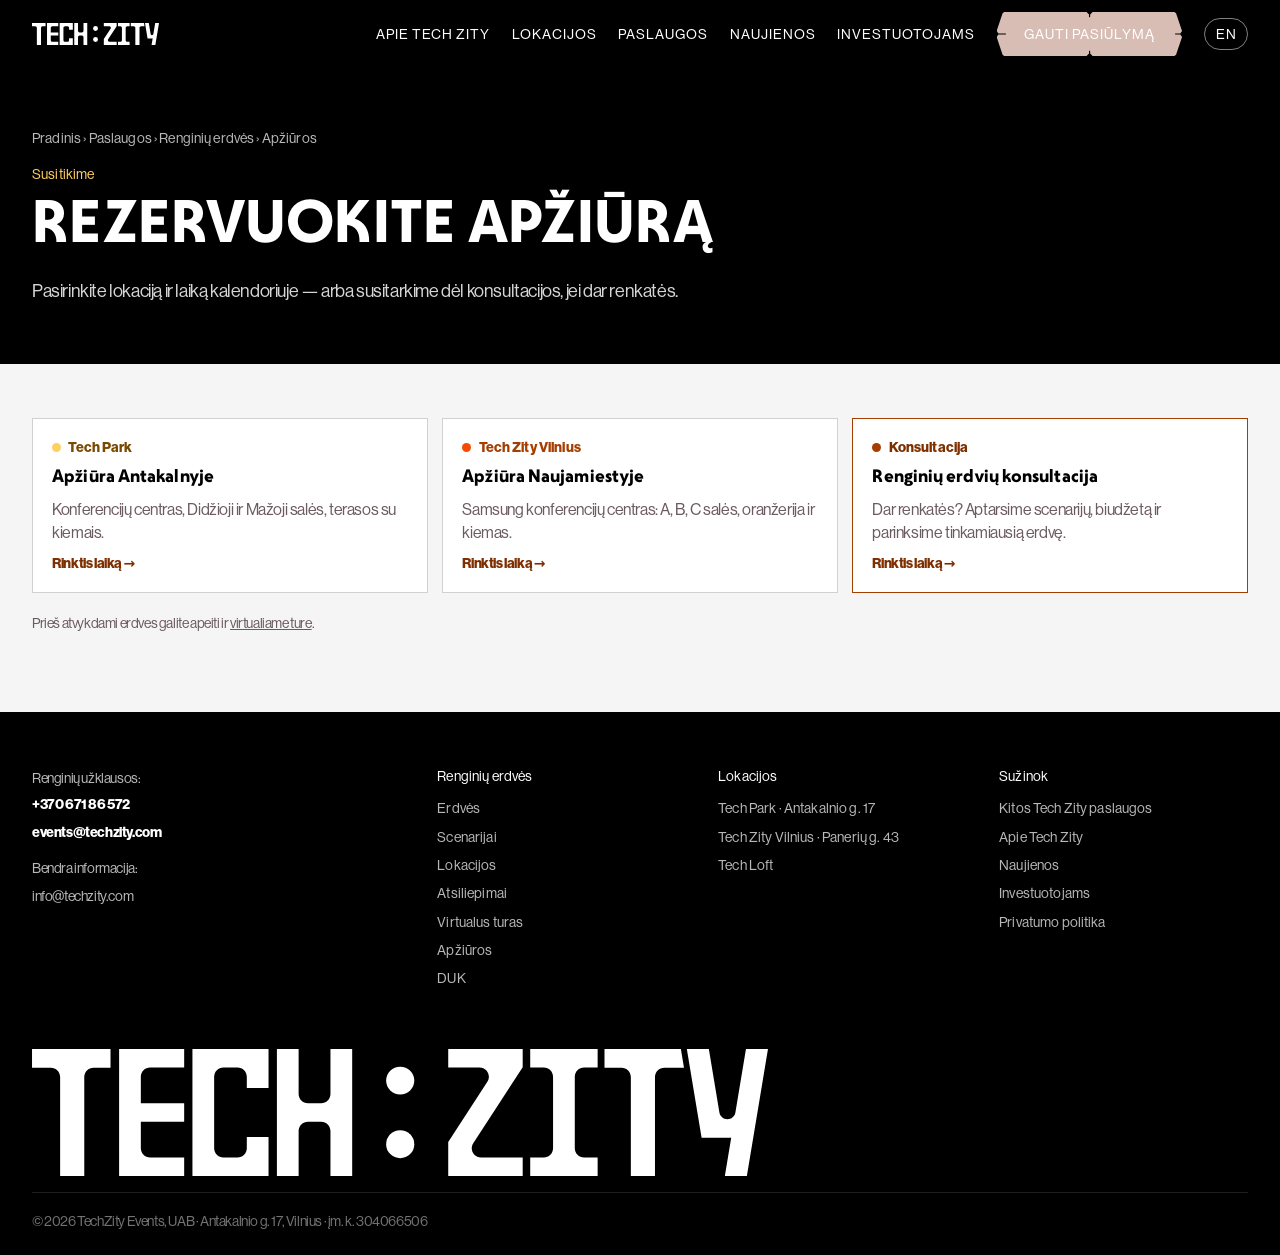
==== apziura.html @ 799e5f32 "Tab ikona – originali Tech Zity (žalia), ne T raidė; Cloudflare Worker failai tools/cf-worker Co-Aut" ====
<!DOCTYPE html>
<html lang="lt">
<head>
<meta charset="UTF-8">
<meta name="viewport" content="width=device-width, initial-scale=1.0">
<meta name="robots" content="index,follow">
<link rel="canonical" href="https://techzity.com/paslaugos/renginiu-erdves/apziura.html">
<title>Rezervuokite renginių erdvių apžiūrą | Tech Zity Events</title>
<meta name="description" content="Pasirinkite apžiūros laiką Tech Park ar Tech Zity Vilnius lokacijoje arba užsisakykite renginių erdvių konsultaciją.">
<meta property="og:title" content="Rezervuokite renginių erdvių apžiūrą | Tech Zity Events">
<meta property="og:description" content="Pasirinkite apžiūros laiką Tech Park ar Tech Zity Vilnius lokacijoje arba užsisakykite renginių erdvių konsultaciją.">
<meta property="og:type" content="website">
<meta name="theme-color" content="#000000">
<link rel="icon" href="assets/icons/favicon-32.png" sizes="32x32">
<link rel="icon" href="assets/icons/favicon-192.png" sizes="192x192">
<link rel="apple-touch-icon" href="assets/icons/favicon-192.png">
<link rel="preload" href="assets/fonts/Deacon-Bold.woff2" as="font" type="font/woff2" crossorigin>
<link rel="preload" href="assets/fonts/NHaasGroteskDSPro-55Rg.woff2" as="font" type="font/woff2" crossorigin>
<link rel="stylesheet" href="assets/css/site.css?v=24">
</head>
<body>
<a class="skip" href="#main">Pereiti prie turinio</a>

<header>
  <div class="wrap nav">
    <a class="nav-brand" href="./" aria-label="Tech Zity — renginių erdvės, į pradžią">
      <img class="nav-logo nav-logo--light" src="assets/brand/techzity-white.svg" alt="Tech Zity" width="1186" height="206">
      <img class="nav-logo nav-logo--dark" src="assets/brand/techzity-black.svg" alt="" aria-hidden="true" width="1186" height="206">
    </a>
    <nav class="nav-links" aria-label="Pagrindinis meniu">
      <a href="https://techzity.com/apie-tech-zity/">Apie Tech Zity</a>
      <a href="https://techzity.com/lokacijos/">Lokacijos</a>
      <a href="https://techzity.com/paslaugos/">Paslaugos</a>
      <a href="https://techzity.com/category/naujienos/">Naujienos</a>
      <a href="https://techzity.com/tzv-investuotojams/">Investuotojams</a>
      <a class="chip chip--primary chip--sm" href="uzklausa.html">Gauti pasiūlymą</a>
      <a class="nav-lang" href="https://techzity.com/en/" lang="en">EN</a>
    </nav>
    <button class="burger" id="burger" aria-label="Atidaryti meniu" aria-expanded="false" aria-controls="mobmenu">
      <svg width="24" height="24" viewBox="0 0 24 24" fill="none" stroke="currentColor" stroke-width="1.8" aria-hidden="true"><path d="M3 7h18M3 12h18M3 17h18"/></svg>
    </button>
  </div>
  <div class="mobile-menu" id="mobmenu">
    <a href="./">Renginių erdvės — apžvalga</a>
    <a href="erdves.html">Erdvės</a>
    <a href="scenarijai.html">Scenarijai</a>
    <a href="lokacijos.html">Lokacijos</a>
    <a href="atsiliepimai.html">Atsiliepimai</a>
    <a href="turas.html">Virtualus turas</a>
    <a href="apziura.html">Apžiūros</a>
    <a href="duk.html">DUK</a>
    <a href="https://techzity.com/paslaugos/">Kitos Tech Zity paslaugos ↗</a>
    <a class="chip chip--primary" href="uzklausa.html">Gauti pasiūlymą</a>
  </div>
</header>


<main id="main">
<div class="phero">
  <div class="wrap">
    <nav class="crumbs" aria-label="Naršymo kelias">
      <a href="https://techzity.com">Pradinis</a> › <a href="https://techzity.com/paslaugos/">Paslaugos</a> › <a href="./">Renginių erdvės</a> › <span>Apžiūros</span>
    </nav>
    <p class="eyebrow">Susitikime</p>
    <h1>Rezervuokite apžiūrą</h1>
    <p class="lead">Pasirinkite lokaciją ir laiką kalendoriuje — arba susitarkime dėl konsultacijos, jei dar renkatės.</p>
  </div>
</div>

<!-- kalendoriai — Tech Park (Augustas); SKC apžiūra ir konsultacija — Kornelijos „Samsung KC apžiūra" (kliento pastaba 2026-10-23) -->
<section id="apziura">
  <div class="wrap">
    <div class="book-grid">
      <a class="book" href="https://calendar.google.com/calendar/u/0/appointments/AcZssZ0af2m7wR-OU74N-Aym53NgzTyo78suRU-3-kA=" target="_blank" rel="noopener">
        <span class="card-loc" style="color:var(--park-ink)"><i class="loc-dot" style="background:var(--park)"></i>Tech Park</span>
        <h3>Apžiūra Antakalnyje</h3>
        <p>Konferencijų centras, Didžioji ir Mažoji salės, terasos su kiemais.</p>
        <span class="rev-go">Rinktis laiką →</span>
      </a>
      <a class="book" href="https://calendar.google.com/calendar/u/0/appointments/schedules/AcZssZ0EG8vuIKP2dEWfDf8z77kqu9uR8mT-b2umOcLus3I-Ipqr4cmTYCMF53TEbX3df7oikS6TYFGH" target="_blank" rel="noopener">
        <span class="card-loc" style="color:var(--zity-ink)"><i class="loc-dot" style="background:var(--zity)"></i>Tech Zity Vilnius</span>
        <h3>Apžiūra Naujamiestyje</h3>
        <p>Samsung konferencijų centras: A, B, C salės, oranžerija ir kiemas.</p>
        <span class="rev-go">Rinktis laiką →</span>
      </a>
      <a class="book" href="https://calendar.google.com/calendar/u/0/appointments/schedules/AcZssZ0EG8vuIKP2dEWfDf8z77kqu9uR8mT-b2umOcLus3I-Ipqr4cmTYCMF53TEbX3df7oikS6TYFGH" target="_blank" rel="noopener" style="border-color:var(--rust)">
        <span class="card-loc" style="color:var(--rust-deep)"><i class="loc-dot" style="background:var(--rust)"></i>Konsultacija</span>
        <h3>Renginių erdvių konsultacija</h3>
        <p>Dar renkatės? Aptarsime scenarijų, biudžetą ir parinksime tinkamiausią erdvę.</p>
        <span class="rev-go">Rinktis laiką →</span>
      </a>
    </div>
    <p class="fineprint" style="margin-top:1.25rem">Prieš atvykdami erdves galite apeiti ir <a href="turas.html">virtualiame ture</a>.</p>
  </div>
</section>

</main>

<footer>
  <div class="wrap">
    <div class="foot">
      <div>
        <div style="display:grid;gap:.45rem">
          <span>Renginių užklausos:</span>
          <a href="tel:+37067186572" style="color:#fff;font-weight:700">+370 671 86 572</a>
          <a href="mailto:events@techzity.com" style="color:#fff;font-weight:700">events@techzity.com</a>
          <span style="margin-top:.5rem">Bendra informacija:</span>
          <a href="mailto:info@techzity.com">info@techzity.com</a>
        </div>
      </div>
      <div>
        <h4>Renginių erdvės</h4>
        <ul>
          <li><a href="erdves.html">Erdvės</a></li>
          <li><a href="scenarijai.html">Scenarijai</a></li>
          <li><a href="lokacijos.html">Lokacijos</a></li>
          <li><a href="atsiliepimai.html">Atsiliepimai</a></li>
          <li><a href="turas.html">Virtualus turas</a></li>
          <li><a href="apziura.html">Apžiūros</a></li>
          <li><a href="duk.html">DUK</a></li>
        </ul>
      </div>
      <div>
        <h4>Lokacijos</h4>
        <ul>
          <li><a href="lokacijos.html?loc=park">Tech Park · Antakalnio g. 17</a></li>
          <li><a href="lokacijos.html?loc=zity">Tech Zity Vilnius · Panerių g. 43</a></li>
          <li><a href="https://techzity.com/lokacijos/">Tech Loft</a></li>
        </ul>
      </div>
      <div>
        <h4>Sužinok</h4>
        <ul>
          <li><a href="https://techzity.com/paslaugos/">Kitos Tech Zity paslaugos</a></li>
          <li><a href="https://techzity.com/apie-tech-zity/">Apie Tech Zity</a></li>
          <li><a href="https://techzity.com/category/naujienos/">Naujienos</a></li>
          <li><a href="https://techzity.com/tzv-investuotojams/">Investuotojams</a></li>
          <li><a href="privatumo-politika.html">Privatumo politika</a></li>
        </ul>
      </div>
    </div>
    <img class="foot-logo" src="assets/brand/techzity-white.svg" alt="Tech Zity" width="1186" height="206">
    <div class="copy">
      <span>© 2026 TechZity Events, UAB · Antakalnio g. 17, Vilnius · įm. k. 304066506</span>
    </div>
  </div>
</footer>


<script src="assets/js/data.js?v=24"></script>
<script src="assets/js/site.js?v=24"></script>
</body>
</html>
---- assets/css/site.css ----
@font-face{font-family:'Deacon';src:url('../fonts/Deacon-Bold.woff2') format('woff2');font-weight:600 800;font-display:swap}
@font-face{font-family:'NHaas';src:url('../fonts/NHaasGroteskDSPro-55Rg.woff2') format('woff2');font-weight:400;font-display:swap}
@font-face{font-family:'NHaas';src:url('../fonts/NHaasGroteskDSPro-75Bd.woff2') format('woff2');font-weight:700;font-display:swap}

:root{
  /* brand — Tech Zity 2026 */
  --wine:#000000; --ink:#000000; --bg:#F5F5F5; --white:#fff; --snow:#FAFAFA;
  --rust:#A53E00; --rust-deep:#7E2F00; --vermillion:#F54A00; --sage:#D0DFDD;
  --steel:#6B5A5E; --line:rgba(0,0,0,.18);
  --clam-shell:#D8BDB5; /* CLAM SHELL — mygtukų spalva techzity.com */
  /* lokacijų spalvos (brandbook / 2026 pristatymai) */
  --park:#FFCF60; --park-ink:#7A4A00;
  --zity:#F54A00; --zity-ink:#A53E00;
  /* ritmas */
  --s1:.5rem; --s2:1rem; --s3:1.5rem; --s4:2.25rem; --s5:3.5rem; --s6:5rem;
  --sec:clamp(3.25rem,6vw,5.5rem);
  --wrap:1280px;
  --font-d:'Deacon','NHaas',system-ui,sans-serif;
  --font-b:'NHaas',system-ui,-apple-system,'Segoe UI',sans-serif;
  /* etiketės, kelias, žymos — tuo pačiu Neue Haas Grotesk kaip tekstas (kliento pastaba 2026-10-23
     „šriftas neatitinka": brand book — Deacon + Neue Haas Grotesk, techzity.com monospace nenaudoja) */
  --font-m:var(--font-b);
  /* tipografijos skalė — 6 dydžiai (kliento pastaba 2026-10-15: buvo ~29, daug 10–12 px).
     Mažiausias tekstas 14 px. Naujam elementui — imti vieną iš šių, ne naują dydį. */
  --fs-s:.875rem;   /* 14 px — etiketės, parašai, smulkus tekstas */
  --fs-b:1rem;      /* 16 px — pagrindinis tekstas */
  --fs-l:1.125rem;  /* 18 px — įvadai, skaičiai kortelėse */
  --fs-h3:1.5rem;   /* 24 px — kortelių ir blokų antraštės */
  --fs-h2:clamp(1.75rem,3.4vw,2.5rem); /* 28–40 px — skilčių antraštės, faktų skaičiai */
  --fs-h1:clamp(2.25rem,5vw,3.75rem);  /* 36–60 px — puslapio antraštė */
  color-scheme:only light;
}
*,*::before,*::after{margin:0;padding:0;box-sizing:border-box}
html{scroll-behavior:smooth;background:var(--wine);-webkit-text-size-adjust:100%;scroll-padding-top:120px}
/* tekstas glaudesnis — kaip techzity.com (16 px su -0,6 px tarpu) */
body{font-family:var(--font-b);background:var(--bg);color:var(--ink);font-size:var(--fs-b);line-height:1.45;letter-spacing:-.025em;-webkit-font-smoothing:antialiased;overflow-x:hidden}
/* line-height 1.15, ne 1.03: Deacon sriftu lietuviskos didziosios su diakritikais
   kyla 42px prie 48px dydzio (be ju - 35px), todel per zema eilute leidzia jiems
   uzlipti ant virs esancio teksto */
h1,h2,h3,h4{font-family:var(--font-d);letter-spacing:.005em;line-height:1.15;font-weight:700}
/* didžiosios raidės — tik H1/H2 ir mygtukai (kliento pastaba 2026-10-15: per daug didžiųjų) */
h1,h2{text-transform:uppercase}
img,video,svg,iframe{max-width:100%;display:block}
a{color:inherit}
button{font:inherit;color:inherit;background:none;border:0;cursor:pointer}
ul{list-style:none}
input,select,textarea,button{font-family:inherit}
:where(a,button,input,select,textarea,summary,[tabindex]):focus-visible{outline:3px solid var(--rust);outline-offset:3px;border-radius:2px}
.wrap{max-width:var(--wrap);margin:0 auto;padding:0 clamp(1.15rem,4vw,2rem)}
.sr-only{position:absolute;width:1px;height:1px;padding:0;margin:-1px;overflow:hidden;clip:rect(0 0 0 0);white-space:nowrap;border:0}
.skip{position:absolute;left:-9999px;top:0;z-index:200;background:var(--wine);color:#fff;padding:.8rem 1.2rem}
.skip:focus{left:0}

/* ══ MYGTUKAI — firminis „dobiliukas" ══
   Kontūras perkeltas iš techzity.com mygtuko SVG (viewBox 0 0 210 54). Reikšmės pikseliais,
   ne procentais, todėl įpjovos lieka vienodo gylio nepriklausomai nuo mygtuko pločio —
   būtent dėl to ankstesnė mask-image versija išsitempdavo. --k keičia mastelį. */
.chip{
  --k:1;
  position:relative;display:inline-flex;align-items:center;justify-content:center;gap:.5rem;
  min-height:calc(54px * var(--k));padding:0 calc(34px * var(--k));
  /* mygtukų tekstas — Neue Haas Grotesk didžiosiomis, kaip techzity.com „SKAITYTI DAUGIAU" */
  font-family:var(--font-b);font-size:var(--fs-b);letter-spacing:0;
  text-transform:uppercase;text-decoration:none;text-align:center;color:var(--ink);
  background:var(--clam-shell);transition:background-color .18s ease;
  clip-path:polygon(
    calc(9.5px * var(--k)) 0,
    calc(50% - 3.7px * var(--k)) 0,
    calc(50% - .7px * var(--k)) calc(2.96px * var(--k)),
    calc(50% - .7px * var(--k)) calc(5.94px * var(--k)),
    50% calc(6.65px * var(--k)),
    calc(50% + .7px * var(--k)) calc(5.94px * var(--k)),
    calc(50% + .7px * var(--k)) calc(2.96px * var(--k)),
    calc(50% + 3.7px * var(--k)) 0,
    calc(100% - 10.2px * var(--k)) 0,
    calc(100% - 8.1px * var(--k)) calc(1.53px * var(--k)),
    calc(100% - .77px * var(--k)) calc(23.33px * var(--k)),
    calc(100% - 2.9px * var(--k)) calc(26.3px * var(--k)),
    calc(100% - 8.94px * var(--k)) calc(26.3px * var(--k)),
    calc(100% - 9.65px * var(--k)) calc(27px * var(--k)),
    calc(100% - 8.94px * var(--k)) calc(27.7px * var(--k)),
    calc(100% - 2.9px * var(--k)) calc(27.7px * var(--k)),
    calc(100% - .77px * var(--k)) calc(30.67px * var(--k)),
    calc(100% - 8.1px * var(--k)) calc(52.47px * var(--k)),
    calc(100% - 10.2px * var(--k)) calc(54px * var(--k)),
    calc(50% + 3.7px * var(--k)) calc(54px * var(--k)),
    calc(50% + .7px * var(--k)) calc(51.04px * var(--k)),
    calc(50% + .7px * var(--k)) calc(48.07px * var(--k)),
    50% calc(47.35px * var(--k)),
    calc(50% - .7px * var(--k)) calc(48.07px * var(--k)),
    calc(50% - .7px * var(--k)) calc(51.04px * var(--k)),
    calc(50% - 3.7px * var(--k)) calc(54px * var(--k)),
    calc(9.5px * var(--k)) calc(54px * var(--k)),
    calc(7.41px * var(--k)) calc(52.47px * var(--k)),
    calc(.12px * var(--k)) calc(30.67px * var(--k)),
    calc(2.25px * var(--k)) calc(27.7px * var(--k)),
    calc(11.1px * var(--k)) calc(27.7px * var(--k)),
    calc(11.81px * var(--k)) calc(27px * var(--k)),
    calc(11.1px * var(--k)) calc(26.3px * var(--k)),
    calc(2.25px * var(--k)) calc(26.3px * var(--k)),
    calc(.12px * var(--k)) calc(23.33px * var(--k)),
    calc(7.41px * var(--k)) calc(1.53px * var(--k))
  )}
.chip:hover{text-decoration:underline}
.chip--primary,.chip--dark,.chip--ghost{color:var(--ink);background:var(--clam-shell)}
.chip--sm{--k:.815;font-size:var(--fs-s)}
.chip[aria-disabled="true"]{opacity:.5;pointer-events:none}

/* ══ HEADER — elgsena perimta iš techzity.com: permatomas ant hero,
   ties scrollY > 100 tampa baltas su juodu tekstu ir juodu logotipu ══ */
header{position:fixed;top:0;left:0;right:0;z-index:90;background:transparent;
  transition:background-color .3s ease,box-shadow .3s ease}
header[data-scrolled]{background:var(--white)}
.nav{display:flex;align-items:center;justify-content:space-between;gap:1rem;height:68px}
.nav-brand{display:flex;align-items:center;min-height:44px}
.nav-logo{height:22px;width:auto}
.nav-logo--dark{display:none}
header[data-scrolled] .nav-logo--light{display:none}
header[data-scrolled] .nav-logo--dark{display:block}
.nav-links{display:flex;gap:1.35rem;align-items:center}
.nav-links a{text-decoration:none;font-size:var(--fs-s);text-transform:uppercase;letter-spacing:.07em;color:#fff;white-space:nowrap}
.nav-links a:not(.chip):hover{text-decoration:underline}
header[data-scrolled] .nav-links a{color:var(--ink)}
.nav-lang{font-family:var(--font-m);border:1px solid rgba(255,255,255,.5);border-radius:999px;padding:.3rem .65rem}
header[data-scrolled] .nav-lang{border-color:var(--line)}
.burger{display:none;width:44px;height:44px;place-items:center;color:#fff}
header[data-scrolled] .burger{color:var(--ink)}
.mobile-menu{display:none;flex-direction:column;gap:.15rem;padding:0 clamp(1.15rem,4vw,2rem) 1.25rem;background:var(--white)}
.mobile-menu[data-open]{display:flex}
.mobile-menu a{text-decoration:none;padding:.85rem .25rem;font-size:var(--fs-b);border-bottom:1px solid var(--line);min-height:44px;display:flex;align-items:center;color:var(--ink)}
.mobile-menu .chip{margin-top:.9rem;border-bottom:0}

/* ══ HERO (korekcijos 2, 5) ══ */
.hero{position:relative;background:var(--wine);color:#fff;overflow:hidden;border-bottom-left-radius:3.125rem;border-bottom-right-radius:3.125rem;min-height:clamp(520px,74vh,720px);display:flex;align-items:flex-end}
.hero-media{position:absolute;inset:0}
.hero-media img,.hero-media video{position:absolute;inset:0;width:100%;height:100%;object-fit:cover}
.hero-media video{z-index:1}
#heroPoster{z-index:2;transition:opacity .7s ease}
/* Video lieka tas pats, todėl skaitomumą užtikrina kadro tamsinimas + dviejų sluoksnių šydas:
   klipe pasitaiko labai šviesių kadrų (dangus, balta siena), o tekstas turi likti skaitomas visuose. */
.hero-media video,.hero-media img{filter:brightness(.66) saturate(.94)}
.hero-scrim{position:absolute;inset:0;z-index:3;background:rgba(0,0,0,.5)}
.hero-inner{position:relative;z-index:5;width:100%;max-width:var(--wrap);margin:0 auto;padding:clamp(5rem,11vh,7rem) clamp(1.15rem,4vw,2rem) clamp(2.5rem,5vh,3.5rem)}
.crumbs{font-family:var(--font-m);font-size:var(--fs-s);letter-spacing:.01em;color:rgba(255,255,255,.72);margin-bottom:var(--s3)}
.crumbs a{text-decoration:none}
.crumbs a:hover{text-decoration:underline}
.hero h1{font-size:var(--fs-h1);max-width:16ch;text-shadow:0 2px 24px rgba(0,0,0,.45)}
/* po H1 iš karto mygtukai — aprašomojo teksto hero nebėra (kliento pastaba 2026-10-15: kartojo faktų juostą) */
.hero-ctas{display:flex;gap:.8rem;flex-wrap:wrap;margin-top:var(--s4)}
.hero-locs{display:flex;gap:.5rem;flex-wrap:wrap;margin-bottom:var(--s3)}
.loc-tag{display:inline-flex;align-items:center;gap:.45rem;font-family:var(--font-m);font-size:var(--fs-s);letter-spacing:.01em;
  border:1px solid rgba(255,255,255,.3);border-radius:999px;padding:.32rem .7rem;color:#fff}
.loc-dot{width:9px;height:9px;border-radius:50%;flex:0 0 auto}
.video-toggle{position:absolute;right:1rem;bottom:4.5rem;z-index:6;width:44px;height:44px;display:grid;place-items:center;border-radius:999px;border:1px solid rgba(255,255,255,.4);color:#fff;background:rgba(0,0,0,.5)}

/* ══ KONTAKTAI — tel: ir mailto: nuorodos (kopijavimo mygtukų nebėra, 2026-10-15) ══ */
.contact-row{display:flex;gap:.6rem;flex-wrap:wrap;margin-top:var(--s4)}
.cbtn{display:inline-flex;align-items:center;gap:.55rem;min-height:48px;padding:.6rem 1.15rem;border-radius:999px;
  border:1px solid rgba(255,255,255,.34);background:rgba(255,255,255,.1);color:#fff;text-decoration:none;font-size:var(--fs-b);
  font-family:var(--font-m);letter-spacing:.01em;transition:background-color .2s ease,border-color .2s ease}
.cbtn:hover{background:rgba(255,255,255,.2);border-color:rgba(255,255,255,.6)}
.cbtn svg{flex:0 0 auto}
/* šviesus variantas */
.contact-row.on-light .cbtn{border-color:var(--line);background:var(--white);color:var(--ink)}
.contact-row.on-light .cbtn:hover{background:var(--snow)}

/* ══ FAKTŲ JUOSTA ══ */
.trust{background:var(--white);border:1px solid var(--line);display:grid;grid-template-columns:repeat(4,1fr);
  margin-top:calc(var(--s4) * -1);position:relative;z-index:5;box-shadow:0 10px 40px rgba(0,0,0,.09)}
.trust div{padding:1.35rem 1rem;text-align:center;border-right:1px solid var(--line)}
.trust div:last-child{border-right:0}
.trust b{display:block;font-family:var(--font-d);font-size:var(--fs-h2);line-height:1.1;color:var(--wine)}
.trust span{font-size:var(--fs-s);color:var(--steel);display:block;margin-top:.25rem}

/* ══ SEKCIJŲ RITMAS (korekcija 5) ══ */
section{padding-block:var(--sec)}
section.tight{padding-block:calc(var(--sec) * .62)}
.sec-head{display:grid;gap:var(--s2);margin-bottom:var(--s4);max-width:66ch}
.sec-head.split{max-width:none;grid-template-columns:minmax(0,1fr) minmax(0,26rem);align-items:end;gap:var(--s4)}
.eyebrow{font-family:var(--font-m);font-size:var(--fs-s);letter-spacing:.01em;color:var(--rust);
  display:block;margin-bottom:.5rem}
h2{font-size:var(--fs-h2)}
h3{font-size:var(--fs-h3)}
.lead{color:var(--steel);font-size:var(--fs-l)}

/* ══ FILTRAI (korekcija 8) ══ */
.filterbar{display:grid;gap:var(--s2);margin-bottom:var(--s4);padding:1.1rem 1.2rem;background:var(--white);border:1px solid var(--line)}
.filterrow{display:flex;gap:.55rem;flex-wrap:wrap;align-items:center}
.filterrow > .flabel{font-family:var(--font-m);font-size:var(--fs-s);letter-spacing:.01em;color:var(--steel);flex:0 0 auto;width:7.5rem}
.fbtn{border:1.5px solid var(--line);background:transparent;padding:.55rem 1.05rem;border-radius:999px;font-size:var(--fs-s);
  min-height:40px;letter-spacing:.01em;transition:all .18s ease;display:inline-flex;align-items:center;gap:.45rem}
.fbtn:hover{border-color:var(--ink)}
.fbtn[aria-pressed="true"]{background:var(--wine);color:#fff;border-color:var(--wine)}
.fbtn[data-loc="park"][aria-pressed="true"]{background:var(--park);color:var(--park-ink);border-color:var(--park)}
.fbtn[data-loc="zity"][aria-pressed="true"]{background:var(--zity);color:#2A0F00;border-color:var(--zity)}
.fcount{font-family:var(--font-m);font-size:var(--fs-s);color:var(--steel);margin-left:auto}

/* ══ ERDVIŲ KORTELĖS (korekcijos 6, 9, 16) ══ */
.cards{display:grid;grid-template-columns:repeat(3,1fr);gap:1.25rem}
.card{background:var(--white);border:1px solid var(--line);display:flex;flex-direction:column;overflow:hidden;
  transition:transform .22s ease,box-shadow .22s ease}
.card:hover{transform:translateY(-3px);box-shadow:0 14px 34px rgba(0,0,0,.11)}
.card-media{position:relative;aspect-ratio:16/10;overflow:hidden;background:var(--sage)}
.card-media img{width:100%;height:100%;object-fit:cover;transition:transform .5s ease}
.card:hover .card-media img{transform:scale(1.035)}
.card-count{position:absolute;right:.7rem;bottom:.7rem;font-family:var(--font-m);font-size:var(--fs-s);letter-spacing:.1em;
  background:rgba(0,0,0,.72);color:#fff;padding:.3rem .6rem;border-radius:999px;backdrop-filter:blur(4px)}
.card-strip{height:4px;width:100%}
.card-head{padding:1.15rem 1.25rem 0;display:flex;flex-direction:column;gap:.7rem}
.card-body{padding:.7rem 1.25rem 1.35rem;display:flex;flex-direction:column;gap:.7rem;flex:1}
/* erdvių tinklelis: kortelė = 4 bendros eilės (nuotrauka · juosta · galva · kūnas) — talpos ir mygtukai sutampa eilėje
   (kliento pastaba 2026-10-16 „keistai atrodo, kai visi nesulygiuoti"); santrauka (.cards--stagger) — be to, ji laiptuota */
@supports (grid-template-rows:subgrid){
  .cards:not(.cards--stagger){row-gap:0}
  .cards:not(.cards--stagger) > .card{display:grid;grid-row:span 4;grid-template-rows:subgrid;margin-bottom:1.25rem}
}
.card-loc{display:inline-flex;align-items:center;gap:.45rem;font-family:var(--font-m);font-size:var(--fs-s);letter-spacing:.01em;font-weight:700}
.card h3{font-size:var(--fs-h3)}
/* derinys (Didžioji + Mažoji, B + C, visas centras) — į erdvių skaičių neįeina, todėl pažymimas */
.card-combo{align-self:flex-start;font-size:var(--fs-s);color:var(--steel);border:1px solid var(--line);border-radius:999px;padding:.15rem .7rem}
/* kortelėje „Derinys" — ant nuotraukos (kaip „N nuotr."), kad tekstinė dalis visose kortelėse būtų vienoda (2026-10-16) */
.card-media .card-combo{position:absolute;left:.7rem;top:.7rem;z-index:1;color:var(--ink);background:rgba(255,255,255,.94);border-color:transparent;padding:.3rem .8rem;line-height:1.3}
.metas{display:flex;gap:1.2rem;flex-wrap:wrap;font-size:var(--fs-s);color:var(--steel);border-top:1px solid var(--line);padding-top:.7rem}
.metas b{color:var(--ink);font-family:var(--font-d);font-size:var(--fs-l);display:block;line-height:1.1}
.card-note{font-size:var(--fs-s);color:var(--rust-deep);background:#FBF0E6;padding:.5rem .75rem;border-left:3px solid var(--rust)}
.card-actions{margin-top:auto;display:flex;gap:.5rem;flex-wrap:wrap;padding-top:.3rem}
.linkish{font-size:var(--fs-s);font-weight:700;text-decoration:none;border-bottom:1.5px solid var(--rust);padding-bottom:1px;color:var(--rust-deep);align-self:flex-start;min-height:44px;display:inline-flex;align-items:center}
.empty-note{grid-column:1/-1;padding:2.5rem;text-align:center;color:var(--steel);border:1px dashed var(--line)}

/* ══ MODALAS (korekcija 6) ══ */
.modal{position:fixed;inset:0;z-index:120;display:none;background:rgba(20,9,11,.86);backdrop-filter:blur(3px)}
.modal[data-open]{display:grid;place-items:center;padding:clamp(.5rem,3vw,2rem)}
/* nuotrauka per visą pop-upo plotį, informacija po ja dviem stulpeliais — anksčiau siaura lipni
   nuotrauka kairėje palikdavo tuščią plotą po savimi (kliento pastaba „nuotrauka prasta") */
.modal-box{background:var(--bg);width:min(1080px,100%);max-height:92vh;overflow:auto;position:relative;display:grid;grid-template-columns:minmax(0,1fr)}
.modal-close{position:absolute;top:.6rem;right:.6rem;z-index:6;width:44px;height:44px;display:grid;place-items:center;
  border-radius:999px;background:rgba(0,0,0,.72);color:#fff}
.modal-close:hover{background:var(--wine)}
.mgal{position:relative;background:#14090B;min-width:0;overflow:hidden;aspect-ratio:16/9;max-height:58vh;width:100%}
.mgal-track{display:flex;overflow-x:auto;scroll-snap-type:x mandatory;height:100%;width:100%;scrollbar-width:none}
.mgal-track::-webkit-scrollbar{display:none}
.mgal-slide{flex:0 0 100%;min-width:0;scroll-snap-align:center;position:relative;height:100%}
.mgal-slide img{width:100%;height:100%;object-fit:cover}
.mgal-cap{position:absolute;inset:auto 0 0 0;padding:2.5rem .9rem .8rem;font-size:var(--fs-s);color:#fff;
  background:linear-gradient(transparent,rgba(20,9,11,.85))}
.mgal-btn{position:absolute;top:50%;transform:translateY(-50%);width:46px;height:46px;display:grid;place-items:center;
  border-radius:999px;background:rgba(255,255,255,.16);color:#fff;backdrop-filter:blur(4px);z-index:4}
.mgal-btn:hover{background:rgba(255,255,255,.3)}
.mgal-prev{left:.6rem}.mgal-next{right:.6rem}
.mgal-dots{position:absolute;left:0;right:0;bottom:.55rem;display:flex;gap:.3rem;justify-content:center;z-index:4}
.mgal-dots button{width:7px;height:7px;border-radius:50%;background:rgba(255,255,255,.45)}
.mgal-dots button[aria-current="true"]{background:#fff;width:20px;border-radius:999px}
.modal-info{padding:clamp(1.25rem,3vw,2rem);display:grid;grid-template-columns:repeat(2,minmax(0,1fr));gap:1.25rem 2.25rem;align-items:start}
.mi-col{display:flex;flex-direction:column;gap:1rem;min-width:0}
.mi-col h4 + *{margin-top:.5rem}
.modal-info h3{font-size:var(--fs-h3)}
.layouts{display:grid;grid-template-columns:repeat(auto-fill,minmax(8.5rem,1fr));gap:.5rem}
.layout{border:1px solid var(--line);background:var(--white);padding:.65rem .75rem}
.layout b{display:block;font-family:var(--font-d);font-size:var(--fs-l);line-height:1.1;color:var(--wine)}
.layout span{display:block;margin-top:.2rem;font-size:var(--fs-s);line-height:1.3;color:var(--steel)}
.nw{white-space:nowrap}
.equip{display:grid;gap:.4rem}
.equip li{display:flex;gap:.6rem;font-size:var(--fs-b);color:#333333;line-height:1.45}
.equip li::before{content:"";flex:0 0 auto;width:7px;height:7px;margin-top:.5rem;background:var(--rust)}
.modal h4{font-family:var(--font-m);font-size:var(--fs-s);letter-spacing:.01em;color:var(--steel);font-weight:400}

/* ══ SCENARIJAI (korekcija 14) ══ */
.scen-grid{display:grid;grid-template-columns:repeat(4,1fr);gap:.9rem}
/* scenarijų puslapis — visi 8 formatai iš karto, po dvi didelės kortelės eilėje */
.scen-list{display:grid;grid-template-columns:repeat(2,minmax(0,1fr));gap:1.5rem}
.scen-card{background:var(--white);border:1px solid var(--line);display:flex;flex-direction:column;min-width:0}
.scen-main{position:relative;aspect-ratio:3/2;overflow:hidden;background:var(--wine)}
.scen-main img{width:100%;height:100%;object-fit:cover}
.scen-main figcaption{position:absolute;inset:auto 0 0 0;padding:2.5rem 1rem .85rem;color:#fff;font-size:var(--fs-s);
  background:linear-gradient(transparent,rgba(20,9,11,.82))}
.scen-thumbs{display:grid;grid-template-columns:repeat(4,1fr);gap:.4rem;padding:.4rem .4rem 0}
.scen-thumb{position:relative;aspect-ratio:4/3;overflow:hidden;opacity:.62;transition:opacity .2s ease}
.scen-thumb:hover,.scen-thumb[aria-pressed="true"]{opacity:1}
.scen-thumb[aria-pressed="true"]::after{content:"";position:absolute;inset:0;box-shadow:inset 0 0 0 3px var(--rust)}
.scen-thumb img{width:100%;height:100%;object-fit:cover}
.scen-body{display:flex;align-items:center;justify-content:space-between;gap:.75rem 1rem;flex-wrap:wrap;padding:1rem 1.25rem 1.2rem}
.scen-body h2{font-size:var(--fs-h3)}
@media(max-width:860px){.scen-list{grid-template-columns:1fr;gap:1.1rem}}
.scen{position:relative;overflow:hidden;aspect-ratio:4/3;background:var(--wine);border:0;padding:0;text-align:left;display:block;width:100%;
  text-decoration:none;color:#fff}
.scen img{width:100%;height:100%;object-fit:cover;transition:transform .5s ease,opacity .3s ease}
.scen:hover img{transform:scale(1.05)}
.scen figcaption{position:absolute;inset:auto 0 0 0;padding:2.2rem .8rem .7rem;color:#fff;font-family:var(--font-d);
  font-size:var(--fs-s);letter-spacing:.01em;background:linear-gradient(transparent,rgba(20,9,11,.88))}
.scen small{display:block;font-family:var(--font-b);text-transform:none;letter-spacing:0;font-size:var(--fs-s);opacity:.82;margin-top:.15rem;font-weight:400}
.scen-cta{display:flex;align-items:center;justify-content:space-between;gap:1rem;flex-wrap:wrap;margin-top:.9rem;
  background:var(--white);border:1px solid var(--line);padding:1rem 1.25rem}
.scen-cta p{font-size:var(--fs-b);color:var(--steel)}
.scen-cta b{color:var(--ink)}

/* ══ KAINOS / LEAD MAGNET (korekcija 12) ══ */
.price-grid{display:grid;grid-template-columns:1fr 1fr;gap:1.25rem;align-items:start}
/* kainodaros ir apžiūrų skydeliai: antraštė · Tech Park · SKC · apačia (2026-10-16 kliento pastaba dėl lygiavimo) */
.pp-loc{border-top:1px solid var(--line);padding-top:.9rem;margin-top:1rem}
.panel--dark .pp-loc{border-top-color:rgba(255,255,255,.2)}
.pp-loc .ticks,.pp-loc .fineprint{margin-top:.5rem}
.pp-loc .card-actions{margin-top:.9rem;padding-top:0}
.pp-foot{margin-top:1.15rem}
.pp-foot.card-actions{padding-top:0}
.pp-foot .fineprint{margin-top:0}
.panel--dark .fineprint a{color:#fff;text-decoration:underline;text-underline-offset:3px}
/* dviem stulpeliais — abu skydeliai dalijasi tomis pačiomis eilėmis, tad Tech Park ir SKC blokai stovi vienodame aukštyje */
@media(min-width:861px){
  @supports (grid-template-rows:subgrid){
    .price-grid{grid-template-rows:repeat(4,auto);row-gap:0;align-items:stretch}
    .price-grid > .panel{display:grid;grid-row:span 4;grid-template-rows:subgrid;align-content:start}
  }
}
.panel{background:var(--white);border:1px solid var(--line);padding:clamp(1.4rem,3vw,2.1rem)}
.panel--dark{background:var(--wine);color:#fff;border-color:var(--wine)}
.panel--dark h3{color:#fff}
.panel h3 + .lead{margin-top:.7rem}
.panel--dark .lead{color:rgba(255,255,255,.82)}
.ticks{display:grid;gap:.55rem;margin-top:var(--s2)}
.ticks li{display:flex;gap:.65rem;font-size:var(--fs-b);line-height:1.5}
.ticks li svg{flex:0 0 auto;margin-top:.28rem;color:var(--rust)}
.panel--dark .ticks li svg{color:var(--park)}
.fineprint{font-size:var(--fs-s);color:var(--steel);margin-top:var(--s2);line-height:1.55}
.panel--dark .fineprint{color:rgba(255,255,255,.66)}
/* sąlygos pagal lokaciją (Tech Park / SKC) */
.terms-loc{display:flex;align-items:center;gap:.5rem;font-weight:700}
.dl-row{display:grid;gap:.6rem;margin-top:var(--s4);max-width:660px}
.dl-title{font-family:var(--font-m);font-size:var(--fs-s);letter-spacing:.01em;color:var(--steel);margin-bottom:.15rem}
.dl-link{display:flex;align-items:center;gap:.7rem;min-height:52px;padding:.8rem 1.1rem;background:var(--sage);
  border-radius:12px;color:var(--ink);text-decoration:none;font-size:var(--fs-b)}
.dl-link:hover{text-decoration:underline}
.dl-link b{font-family:var(--font-d);font-size:var(--fs-b);letter-spacing:.01em;}
.dl-link span{margin-left:auto;font-family:var(--font-m);font-size:var(--fs-s);color:var(--steel)}

/* ══ LOKACIJOS IR ŽEMĖLAPIAI (korekcija 13) ══ */
.loc-block{display:grid;grid-template-columns:1.25fr 1fr;gap:1.25rem;align-items:stretch}
.loc-block + .loc-block{margin-top:var(--s5)}
.map-card{border:1px solid var(--line);border-radius:12px;overflow:hidden;background:var(--snow);min-height:340px}
.map-frame{width:100%;height:100%;min-height:340px;border:0;display:block}
.map-panel{background:var(--white);border:1px solid var(--line);padding:clamp(1.3rem,3vw,1.9rem);display:flex;flex-direction:column;gap:.9rem}
.map-panel .badge{display:inline-flex;align-items:center;gap:.45rem;font-family:var(--font-m);font-size:var(--fs-s);
  letter-spacing:.01em;font-weight:700}
.panel-label{font-family:var(--font-m);font-size:var(--fs-s);letter-spacing:.01em;color:var(--steel);font-weight:400}
.dist{display:grid;gap:.45rem;margin-top:.2rem}
.dist li{display:grid;grid-template-columns:5.6rem 1fr;gap:.7rem;font-size:var(--fs-b);align-items:baseline}
.dist b{font-family:var(--font-d);font-size:var(--fs-l);color:var(--wine)}
.park-info{background:var(--snow);border:1px solid var(--line);padding:.75rem .9rem;font-size:var(--fs-b);line-height:1.5;color:#333333}

/* ══ SOCIAL PROOF (korekcija 10) ══ */
.rev-grid{display:grid;grid-template-columns:repeat(4,1fr);gap:.9rem}
.rev{background:var(--white);border:1px solid var(--line);padding:1.15rem 1.25rem;display:flex;flex-direction:column;gap:.55rem;text-decoration:none}
.rev:hover{border-color:var(--rust)}
.rev-src{font-family:var(--font-m);font-size:var(--fs-s);letter-spacing:.01em;color:var(--steel)}
.rev-name{font-family:var(--font-d);font-size:var(--fs-l);}
.rev-desc{font-size:var(--fs-s);color:var(--steel)}
.rev-go{margin-top:auto;font-size:var(--fs-s);font-weight:700;color:var(--rust-deep)}
/* minmax(0,…) — kitaip stulpelis išsiplėstų iki juostos (max-content) pločio ir puslapis slinktų į šoną */
.clients{display:grid;grid-template-columns:minmax(0,1fr);gap:1.35rem;margin-top:var(--s4)}
.cgroup{min-width:0}
.cgroup h4{font-family:var(--font-m);font-size:var(--fs-s);letter-spacing:.01em;color:var(--rust);margin-bottom:.6rem;font-weight:400}
.bigstat{display:flex;align-items:baseline;gap:.9rem;flex-wrap:wrap;padding:1.2rem 1.4rem;background:var(--wine);color:#fff;margin-bottom:var(--s4)}
.bigstat b{font-family:var(--font-d);font-size:var(--fs-h2);line-height:1;color:var(--park)}
.bigstat span{font-size:var(--fs-b);color:rgba(255,255,255,.86);max-width:34ch}

/* ══ VIRTUALUS TURAS (korekcija 15) ══ */
.tour-tabs{display:flex;gap:.5rem;margin-bottom:var(--s3);flex-wrap:wrap}
.tour-frame{position:relative;width:100%;aspect-ratio:16/9;background:var(--wine);border:1px solid var(--line);overflow:hidden}
.tour-frame iframe{width:100%;height:100%;border:0}
.tour-frame[hidden]{display:none}

/* ══ APŽIŪROS (korekcija 19) ══ */
.book-grid{display:grid;grid-template-columns:repeat(3,1fr);gap:.9rem}
.book{background:var(--white);border:1px solid var(--line);padding:1.15rem 1.2rem;display:flex;flex-direction:column;gap:.6rem;text-decoration:none;transition:border-color .2s ease,transform .2s ease}
.book:hover{border-color:var(--rust);transform:translateY(-2px)}
.book h3{font-size:var(--fs-l)}
.book p{font-size:var(--fs-b);color:var(--steel);flex:1}
.book .rev-go{margin-top:0}

/* ══ DUK ══ */
.faq{max-width:60rem}
.faq details{background:var(--white);border:1px solid var(--line);margin-bottom:.4rem}
.faq summary{cursor:pointer;font-weight:700;font-size:var(--fs-b);padding:.8rem 3rem .8rem 1.25rem;list-style:none;position:relative;min-height:44px}
.faq summary::-webkit-details-marker{display:none}
/* varnelė žemyn; atidarius – aukštyn */
.faq summary::after,.faq-chev{content:"";position:absolute;right:1.4rem;top:50%;width:.55rem;height:.55rem;border-right:2px solid var(--rust);border-bottom:2px solid var(--rust);transform:translateY(-70%) rotate(45deg);transition:transform .2s ease}
.faq details[open] summary::after{transform:translateY(-30%) rotate(-135deg)}
/* pradinis: tik 3 pirmi klausimai, kol nepaspausta „Rodyti visus" */
.faq--short details:nth-of-type(n+4){display:none}
.faq-more{display:inline-flex;align-items:center;gap:.7rem;margin-top:.6rem;padding:.7rem 1.25rem;min-height:44px;background:none;border:1px solid var(--line);font:700 var(--fs-b) var(--font-b);letter-spacing:inherit;color:var(--rust-deep);cursor:pointer}
.faq-more .faq-chev{position:static;transform:translateY(-25%) rotate(45deg)}
.faq-more[aria-expanded="true"] .faq-chev{transform:translateY(25%) rotate(-135deg)}
.faq .a{padding:0 1.25rem 1.25rem;font-size:var(--fs-b);color:#333333;line-height:1.65}
.faq .a a{font-weight:700;color:var(--rust-deep)}
.faq .a p + p{margin-top:.7rem}

/* ══ UŽKLAUSA ══ */
.ask{background:var(--wine);color:#fff}
.ask-grid{display:grid;grid-template-columns:1fr 1.12fr;gap:clamp(1.5rem,4vw,3rem);align-items:start}
.ask h2{color:#fff}
.ask-side p{color:rgba(255,255,255,.85);margin-top:var(--s2);font-size:var(--fs-b);line-height:1.6}
.sla{display:flex;gap:.8rem;background:rgba(255,255,255,.09);border:1px solid rgba(255,255,255,.16);padding:.95rem 1.1rem;margin:var(--s3) 0;font-size:var(--fs-b);align-items:flex-start}
.sla svg{flex:0 0 auto;margin-top:.15rem;color:var(--park)}
form.inq{background:var(--white);color:var(--ink);padding:clamp(1.3rem,3vw,2rem);display:grid;gap:.85rem;grid-template-columns:1fr 1fr}
form.inq h3{grid-column:1/-1;font-size:var(--fs-h3)}
.field{display:grid;gap:.35rem}
.field.full{grid-column:1/-1}
label{font-family:var(--font-m);font-size:var(--fs-s);font-weight:400;letter-spacing:.01em;color:var(--steel)}
input,select,textarea{font-size:var(--fs-b);padding:.75rem .85rem;border:1.5px solid var(--line);background:var(--snow);width:100%;min-height:48px;border-radius:0;color:var(--ink)}
textarea{min-height:96px;resize:vertical}
input:focus,select:focus,textarea:focus{outline:2px solid var(--rust);outline-offset:1px;border-color:transparent}
input:user-invalid,select:user-invalid{border-color:#B3261E}
.consent{grid-column:1/-1;display:flex;gap:.65rem;font-size:var(--fs-s);color:var(--steel);align-items:flex-start;line-height:1.5}
.consent input{width:22px;height:22px;min-height:22px;flex:0 0 auto;margin-top:.05rem;accent-color:var(--rust)}
.consent a{font-weight:700;color:var(--rust-deep)}
form .chip{grid-column:1/-1;justify-self:start}
.form-ok{grid-column:1/-1;background:#E9F5EC;border-left:3px solid #1C6B34;color:#155029;padding:.9rem 1rem;font-size:var(--fs-b);display:none}
.form-ok[data-open]{display:block}
.form-err{background:#FBEAEA;border-left-color:#A12622;color:#7A1C19}
form.inq button[disabled]{opacity:.55;cursor:wait}

/* ══ FOOTER — sandara perimta iš techzity.com: nuorodos didžiosiomis,
   apačioje per visą plotį didelis logotipas, po juo autorystės eilutė ══ */
footer{background:var(--wine);color:rgba(255,255,255,.72);padding-block:var(--s5) var(--s3);font-size:var(--fs-s)}
.foot{display:grid;grid-template-columns:1.5fr 1fr 1fr 1fr;gap:2rem;padding-bottom:var(--s4)}
.foot h4{color:#fff;font-family:var(--font-m);font-size:var(--fs-s);letter-spacing:.01em;margin-bottom:.9rem;font-weight:400}
.foot ul{display:grid;gap:.5rem}
.foot a{text-decoration:none}
.foot ul a{letter-spacing:.01em;font-size:var(--fs-s)}
.foot a:hover{color:#fff;text-decoration:underline}
.foot-logo{width:100%;max-width:46rem;height:auto;margin:var(--s3) 0 var(--s2)}
.copy{border-top:1px solid rgba(255,255,255,.12);padding-top:1.1rem;display:flex;justify-content:space-between;gap:1rem;flex-wrap:wrap;font-size:var(--fs-s);color:rgba(255,255,255,.45)}

/* ══ SUBPUSLAPIŲ ANTRAŠTĖ (kai sekcija turi savo puslapį) ══ */
.phero{background:var(--wine);color:#fff;
  /* header guli ant antraštės, todėl viršuje paliekame jo aukštį */
  padding-block:calc(68px + clamp(2.25rem,5.5vw,3.75rem)) clamp(2.25rem,5.5vw,3.75rem)}
.phero .crumbs{margin-bottom:var(--s2)}
.phero h1{font-family:var(--font-d);text-transform:uppercase;line-height:1.15;font-size:var(--fs-h1);max-width:20ch}
.phero .eyebrow{color:var(--park);margin-bottom:.55rem}
.phero .lead{color:rgba(255,255,255,.84);max-width:62ch;margin-top:var(--s2)}
.phero .hero-locs{margin:var(--s3) 0 0}
.phero .chip-row{display:flex;gap:.6rem;flex-wrap:wrap;margin-top:var(--s3)}
/* po tamsios antraštės sekanti sekcija — mažesnis viršutinis tarpas */
.phero + section{padding-block-start:calc(var(--sec) * .7)}

/* ══ KLIENTŲ JUOSTA — slenka iš kairės į dešinę ══ */
.marquee{position:relative;overflow:hidden;padding:.2rem 0;
  -webkit-mask-image:linear-gradient(90deg,transparent,#000 5%,#000 95%,transparent);
  mask-image:linear-gradient(90deg,transparent,#000 5%,#000 95%,transparent)}
.marquee-track{display:flex;width:max-content;animation:marquee-ltr var(--dur,52s) linear infinite}
.marquee[data-dir="rtl"] .marquee-track{animation-name:marquee-rtl}
/* stabdymo mygtuko nebėra (2026-10-16) — juosta sustoja užvedus pelę ar fokusą; be animacijų — paprastas sąrašas */
.marquee:hover .marquee-track,.marquee:focus-within .marquee-track{animation-play-state:paused}
/* tarpas per margin (ne gap), kad abi sąrašo kopijos būtų identiško pločio ir ciklas nešokinėtų */
.marquee .cname{flex:0 0 auto;margin-right:.55rem;border:1px solid var(--line);background:var(--white);
  padding:.55rem .95rem;font-size:var(--fs-b);color:#333333;white-space:nowrap;display:inline-flex;align-items:center;min-height:44px}
.marquee .cname--logo{padding:.5rem 1.1rem}
/* logotipai pilki, užvedus — spalvoti; aukštį nustato site.js pagal proporcijas */
.marquee .cname img{width:auto;max-width:170px;object-fit:contain;filter:grayscale(1);opacity:.8;transition:filter .2s ease,opacity .2s ease}
.marquee .cname--logo:hover img{filter:none;opacity:1}
/* tik balti logotipai (Verslo Žinios, Propeller, Rekūrai, Agata, EY) — juodu siluetu, kitaip baltame fone nesimatytų */
.marquee .cname--sil img,.marquee .cname--sil:hover img{filter:brightness(0);opacity:.78}
.clients .marquee{margin-inline:calc(clamp(1.15rem,4vw,2rem) * -1)}
@keyframes marquee-ltr{from{transform:translateX(-50%)}to{transform:translateX(0)}}
@keyframes marquee-rtl{from{transform:translateX(0)}to{transform:translateX(-50%)}}

/* ══ TINKLELIŲ LŪŽIO TAŠKAI ══
   Eina PRIEŠ kaskados taisykles: bendras `.cards` ties 1040 px perjungia į du stulpelius,
   o santraukos tinklelis po to grąžinamas atgal į tris. */
@media(max-width:1040px){
  .cards,.scen-grid,.rev-grid{grid-template-columns:repeat(2,1fr)}
  .book-grid{grid-template-columns:repeat(2,1fr)}
  /* po trys kortelės: dviejuose stulpeliuose paskutinė užima visą eilutę, kad neliktų skylės */
  .rev-grid > :last-child:nth-child(odd),.book-grid > :last-child:nth-child(odd){grid-column:1 / -1}
  .loc-block{grid-template-columns:1fr}
  .foot{grid-template-columns:1fr 1fr}
}
@media(max-width:860px){
  .nav-links{display:none}
  .modal-info{grid-template-columns:1fr}
  .burger{display:grid}
  .price-grid{grid-template-columns:1fr}
  .sec-head.split{grid-template-columns:1fr}
  .trust{grid-template-columns:1fr 1fr;margin-top:0}
  form.inq{grid-template-columns:1fr}
  .filterrow > .flabel{width:100%}
  /* patogūs paspaudimo taikiniai mobiliajame */
  .foot a,.crumbs a,.rev,.linkish{min-height:44px;display:inline-flex;align-items:center}
  .foot ul{gap:.15rem}
  .crumbs{display:flex;gap:.4rem;align-items:center;flex-wrap:wrap}
  .rev{display:flex}
}
@media(max-width:560px){
  .cards,.scen-grid,.rev-grid,.book-grid,.foot{grid-template-columns:1fr}
  .hero{min-height:auto}
  .hero-inner{padding-top:clamp(2.75rem,6vh,3.75rem);padding-bottom:clamp(1.5rem,3vh,2.25rem)}
  .hero-ctas{margin-top:var(--s3)}
  .hero-locs{gap:.35rem;margin-bottom:var(--s2)}
  .hero .contact-row{gap:.45rem;margin-top:var(--s3)}
  .hero .cbtn{padding:.5rem .95rem;font-size:var(--fs-b)}
  .video-toggle{top:.7rem;right:.7rem;bottom:auto}
  .metas{gap:.9rem}
  .trust div{padding:1rem .6rem}
  .map-card,.map-frame{min-height:260px}
}

/* ══ KASKADA — pradinio puslapio erdvių kortelės ══
   Kol visos trys telpa į vieną eilutę (≥901 px), jos rikiuojamos lygiai ir tempiamos iki
   vienodo aukščio. Kaskada įsijungia tik tinkleliui lūžus į du stulpelius — ten ji pakeičia
   nedailų „2 + 1". Klasė uždedama tik pradinio puslapio santraukai. */
.cards--stagger{--card-step:8rem}
/* bendra .cards taisykle ties 1040 px jau perjunge i du stulpelius - santraukai grazinam tris */
@media(max-width:1040px){
  .cards--stagger{grid-template-columns:repeat(3,1fr)}
}
@media(max-width:900px){
  .cards--stagger{grid-template-columns:repeat(2,1fr);align-items:start}
  .cards--stagger .card:nth-child(2n){margin-top:var(--card-step)}
  .cards--stagger .card:nth-child(3){margin-top:calc(var(--card-step) * -1)}
}
@media(max-width:560px){
  .cards--stagger{grid-template-columns:1fr;align-items:stretch}
  .cards--stagger .card:nth-child(3),
  .cards--stagger .card:nth-child(2n){margin-top:0}
}

/* ══ PRADINIS: VIRTUALŪS TURAI IR DVI LOKACIJOS (kliento pastaba 2026-10-23) ══
   .tour-pair — du turai šalia (Tech Park ir Samsung KC); kol SKC turo nėra — .tour-pair--one, vienas didelis */
.tour-pair,.map-pair{display:grid;grid-template-columns:repeat(2,minmax(0,1fr));gap:1.15rem}
.tour-pair--one{grid-template-columns:minmax(0,1fr)}
.tour-item,.map-item{display:flex;flex-direction:column;gap:.8rem;min-width:0}
.tour-pair:not(.tour-pair--one) .tour-frame{aspect-ratio:4/3}
.tour-pair--one .tour-frame{max-height:78vh}
.loc-name{display:flex;align-items:center;gap:.6rem;font-size:var(--fs-h3)}
.loc-name .loc-dot{width:14px;height:14px}
/* lokacijų pavadinimai didesni (kliento pastaba 2026-10-23) */
.loc-name--big{font-size:var(--fs-h2);line-height:1.05}
.loc-name--big .loc-dot{width:.5em;height:.5em}
.map-item .map-card{aspect-ratio:4/3;min-height:0}
.map-item .map-frame{min-height:0}
@media(max-width:900px){.tour-pair,.map-pair{grid-template-columns:minmax(0,1fr)}}

/* Klientų juostos atsisakymas turi būti PO jos bazinių taisyklių (vienodas specifiškumas —
   lemia eiliškumas): be animacijos ji virsta paprastu vardų sąrašu. */
@media(prefers-reduced-motion:reduce){
  .marquee{-webkit-mask-image:none;mask-image:none}
  .marquee-track{animation:none;flex-wrap:wrap;width:auto;row-gap:.55rem}
  .marquee .cname.is-clone{display:none}
}

/* ══ TELEFONAS — trumpesnis puslapis (kliento pastaba 2026-10-15: telefone ~10 000 px) ══
   Kortelių eilės virsta horizontaliomis karuselėmis (matosi kitos kortelės kraštas), pasikartojanti
   informacija paslepiama. Eina failo gale, kad perrašytų kaskados ir tinklelių taisykles. */
@media(max-width:760px){
  #scenTeaser,.cards--stagger{
    display:grid;grid-auto-flow:column;grid-template-columns:none;grid-auto-columns:84%;gap:.75rem;
    overflow-x:auto;overscroll-behavior-x:contain;scroll-snap-type:x mandatory;scrollbar-width:none;
    margin-inline:calc(clamp(1.15rem,4vw,2rem) * -1);padding:0 clamp(1.15rem,4vw,2rem) .35rem;
    scroll-padding-inline:clamp(1.15rem,4vw,2rem);align-items:stretch}
  #scenTeaser::-webkit-scrollbar,.cards--stagger::-webkit-scrollbar{display:none}
  #scenTeaser > *,.cards--stagger > *{scroll-snap-align:start}
  .cards--stagger .card:nth-child(n){margin-top:0}
  /* tamsus skydelis: sąrašas kartoja įvadą */
  .panel--dark .ticks{display:none}
}
@media(max-width:560px){
  :root{--sec:2.5rem}
  /* poraštė: kontaktai ir lokacijos per visą plotį (adresai telpa vienoje eilutėje),
     „Renginių erdvės" ir „Sužinok" — greta, antraštės ir eilutės sulygiuotos (2026-10-16) */
  .foot{grid-template-columns:1fr 1fr;gap:1.25rem 1rem}
  .foot > :first-child{grid-column:1 / -1}
  .foot > :nth-child(3){grid-column:1 / -1;grid-row:2}
  .foot > :nth-child(2){grid-column:1;grid-row:3}
  .foot > :nth-child(4){grid-column:2;grid-row:3}
}
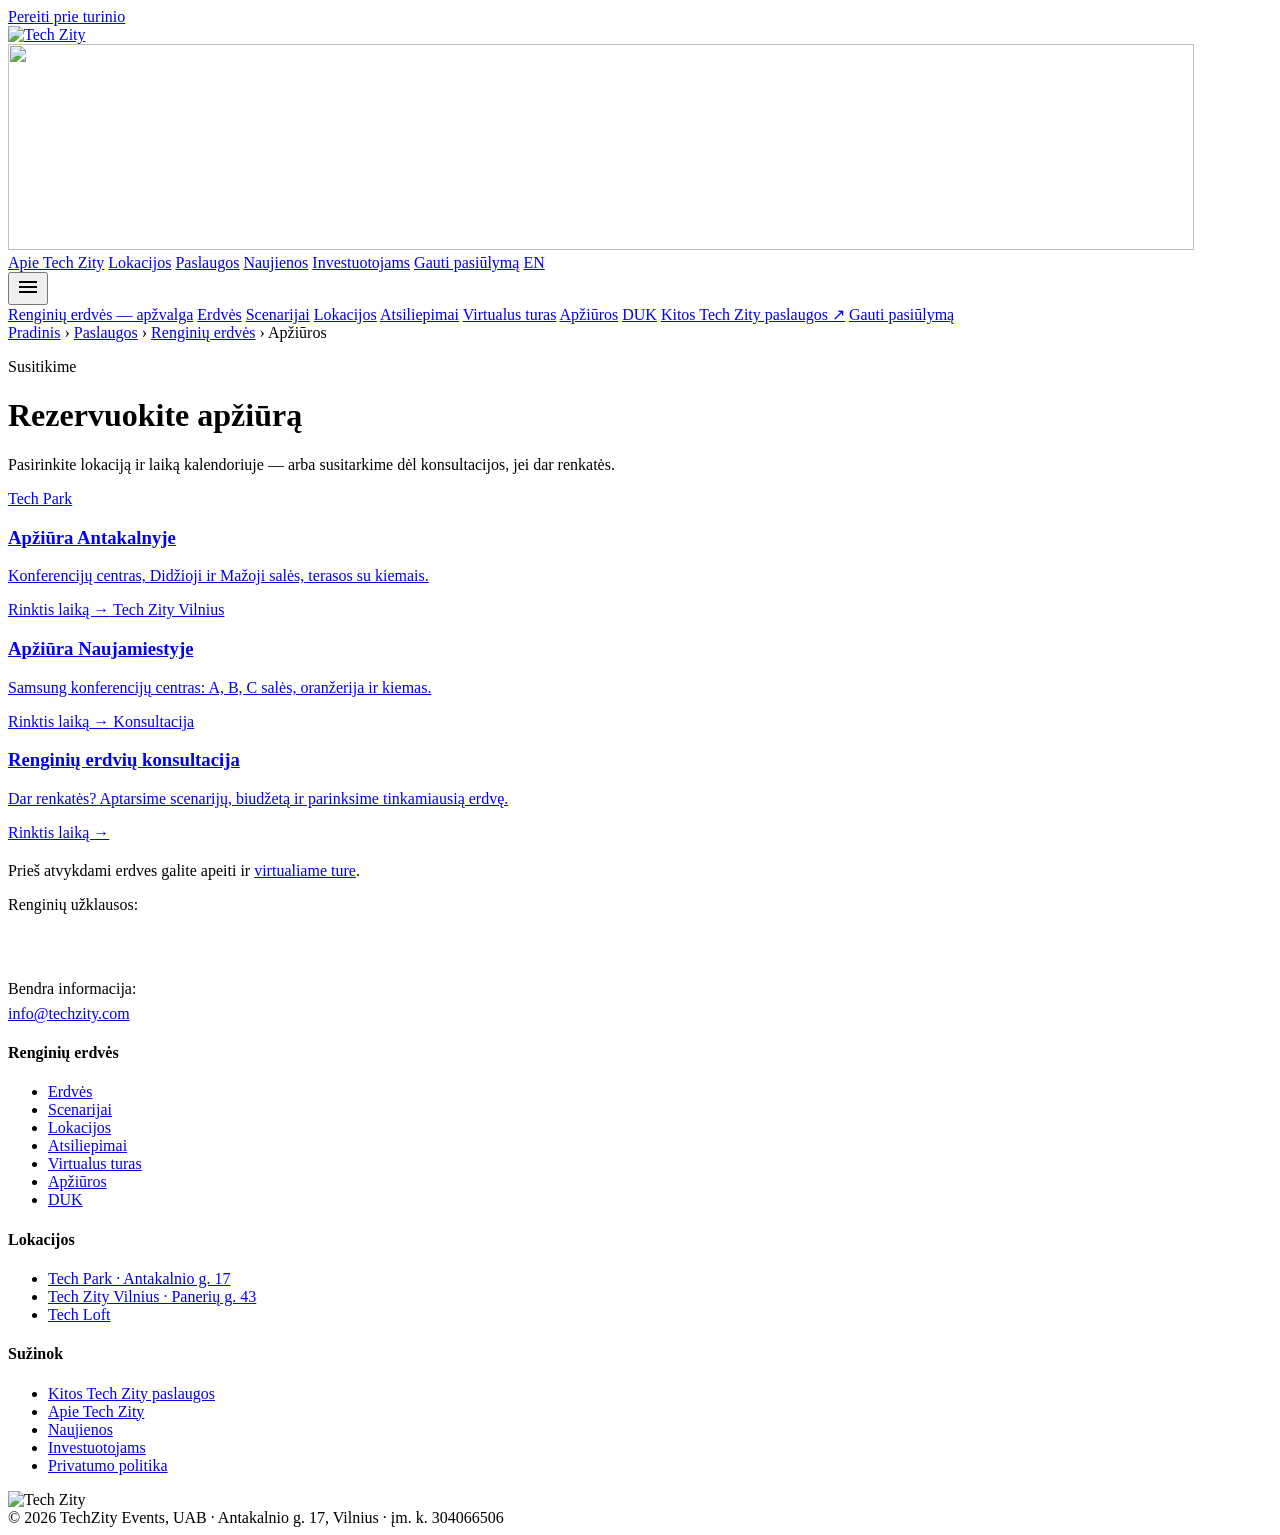
==== commit f6227ba0: "Švarūs adresai be .html (/erdves/ ir kt.): <base> visuose puslapiuose, Worker atiduoda X.html, seni " ====
--- a/apziura.html
+++ b/apziura.html
@@ -2,9 +2,10 @@
 <html lang="lt">
 <head>
 <meta charset="UTF-8">
+<base href="/paslaugos/renginiu-erdves/">
 <meta name="viewport" content="width=device-width, initial-scale=1.0">
 <meta name="robots" content="index,follow">
-<link rel="canonical" href="https://techzity.com/paslaugos/renginiu-erdves/apziura.html">
+<link rel="canonical" href="https://techzity.com/paslaugos/renginiu-erdves/apziura/">
 <title>Rezervuokite renginių erdvių apžiūrą | Tech Zity Events</title>
 <meta name="description" content="Pasirinkite apžiūros laiką Tech Park ar Tech Zity Vilnius lokacijoje arba užsisakykite renginių erdvių konsultaciją.">
 <meta property="og:title" content="Rezervuokite renginių erdvių apžiūrą | Tech Zity Events">
@@ -16,10 +17,10 @@
 <link rel="apple-touch-icon" href="assets/icons/favicon-192.png">
 <link rel="preload" href="assets/fonts/Deacon-Bold.woff2" as="font" type="font/woff2" crossorigin>
 <link rel="preload" href="assets/fonts/NHaasGroteskDSPro-55Rg.woff2" as="font" type="font/woff2" crossorigin>
-<link rel="stylesheet" href="assets/css/site.css?v=24">
+<link rel="stylesheet" href="assets/css/site.css?v=26">
 </head>
 <body>
-<a class="skip" href="#main">Pereiti prie turinio</a>
+<a class="skip" href="apziura/#main">Pereiti prie turinio</a>
 
 <header>
   <div class="wrap nav">
@@ -33,7 +34,7 @@
       <a href="https://techzity.com/paslaugos/">Paslaugos</a>
       <a href="https://techzity.com/category/naujienos/">Naujienos</a>
       <a href="https://techzity.com/tzv-investuotojams/">Investuotojams</a>
-      <a class="chip chip--primary chip--sm" href="uzklausa.html">Gauti pasiūlymą</a>
+      <a class="chip chip--primary chip--sm" href="uzklausa/">Gauti pasiūlymą</a>
       <a class="nav-lang" href="https://techzity.com/en/" lang="en">EN</a>
     </nav>
     <button class="burger" id="burger" aria-label="Atidaryti meniu" aria-expanded="false" aria-controls="mobmenu">
@@ -42,15 +43,15 @@
   </div>
   <div class="mobile-menu" id="mobmenu">
     <a href="./">Renginių erdvės — apžvalga</a>
-    <a href="erdves.html">Erdvės</a>
-    <a href="scenarijai.html">Scenarijai</a>
-    <a href="lokacijos.html">Lokacijos</a>
-    <a href="atsiliepimai.html">Atsiliepimai</a>
-    <a href="turas.html">Virtualus turas</a>
-    <a href="apziura.html">Apžiūros</a>
-    <a href="duk.html">DUK</a>
+    <a href="erdves/">Erdvės</a>
+    <a href="scenarijai/">Scenarijai</a>
+    <a href="lokacijos/">Lokacijos</a>
+    <a href="atsiliepimai/">Atsiliepimai</a>
+    <a href="turas/">Virtualus turas</a>
+    <a href="apziura/">Apžiūros</a>
+    <a href="duk/">DUK</a>
     <a href="https://techzity.com/paslaugos/">Kitos Tech Zity paslaugos ↗</a>
-    <a class="chip chip--primary" href="uzklausa.html">Gauti pasiūlymą</a>
+    <a class="chip chip--primary" href="uzklausa/">Gauti pasiūlymą</a>
   </div>
 </header>
 
@@ -90,7 +91,7 @@
         <span class="rev-go">Rinktis laiką →</span>
       </a>
     </div>
-    <p class="fineprint" style="margin-top:1.25rem">Prieš atvykdami erdves galite apeiti ir <a href="turas.html">virtualiame ture</a>.</p>
+    <p class="fineprint" style="margin-top:1.25rem">Prieš atvykdami erdves galite apeiti ir <a href="turas/">virtualiame ture</a>.</p>
   </div>
 </section>
 
@@ -111,20 +112,20 @@
       <div>
         <h4>Renginių erdvės</h4>
         <ul>
-          <li><a href="erdves.html">Erdvės</a></li>
-          <li><a href="scenarijai.html">Scenarijai</a></li>
-          <li><a href="lokacijos.html">Lokacijos</a></li>
-          <li><a href="atsiliepimai.html">Atsiliepimai</a></li>
-          <li><a href="turas.html">Virtualus turas</a></li>
-          <li><a href="apziura.html">Apžiūros</a></li>
-          <li><a href="duk.html">DUK</a></li>
+          <li><a href="erdves/">Erdvės</a></li>
+          <li><a href="scenarijai/">Scenarijai</a></li>
+          <li><a href="lokacijos/">Lokacijos</a></li>
+          <li><a href="atsiliepimai/">Atsiliepimai</a></li>
+          <li><a href="turas/">Virtualus turas</a></li>
+          <li><a href="apziura/">Apžiūros</a></li>
+          <li><a href="duk/">DUK</a></li>
         </ul>
       </div>
       <div>
         <h4>Lokacijos</h4>
         <ul>
-          <li><a href="lokacijos.html?loc=park">Tech Park · Antakalnio g. 17</a></li>
-          <li><a href="lokacijos.html?loc=zity">Tech Zity Vilnius · Panerių g. 43</a></li>
+          <li><a href="lokacijos/?loc=park">Tech Park · Antakalnio g. 17</a></li>
+          <li><a href="lokacijos/?loc=zity">Tech Zity Vilnius · Panerių g. 43</a></li>
           <li><a href="https://techzity.com/lokacijos/">Tech Loft</a></li>
         </ul>
       </div>
@@ -135,7 +136,7 @@
           <li><a href="https://techzity.com/apie-tech-zity/">Apie Tech Zity</a></li>
           <li><a href="https://techzity.com/category/naujienos/">Naujienos</a></li>
           <li><a href="https://techzity.com/tzv-investuotojams/">Investuotojams</a></li>
-          <li><a href="privatumo-politika.html">Privatumo politika</a></li>
+          <li><a href="privatumo-politika/">Privatumo politika</a></li>
         </ul>
       </div>
     </div>
@@ -147,7 +148,7 @@
 </footer>
 
 
-<script src="assets/js/data.js?v=24"></script>
-<script src="assets/js/site.js?v=24"></script>
+<script src="assets/js/data.js?v=27"></script>
+<script src="assets/js/site.js?v=27"></script>
 </body>
 </html>
--- a/assets/css/site.css
+++ b/assets/css/site.css
@@ -337,6 +337,7 @@
 .loc-block + .loc-block{margin-top:var(--s5)}
 .map-card{border:1px solid var(--line);border-radius:12px;overflow:hidden;background:var(--snow);min-height:340px}
 .map-frame{width:100%;height:100%;min-height:340px;border:0;display:block}
+.map-panel .lead a{text-decoration:underline;text-decoration-thickness:1px;text-underline-offset:3px}
 .map-panel{background:var(--white);border:1px solid var(--line);padding:clamp(1.3rem,3vw,1.9rem);display:flex;flex-direction:column;gap:.9rem}
 .map-panel .badge{display:inline-flex;align-items:center;gap:.45rem;font-family:var(--font-m);font-size:var(--fs-s);
   letter-spacing:.01em;font-weight:700}
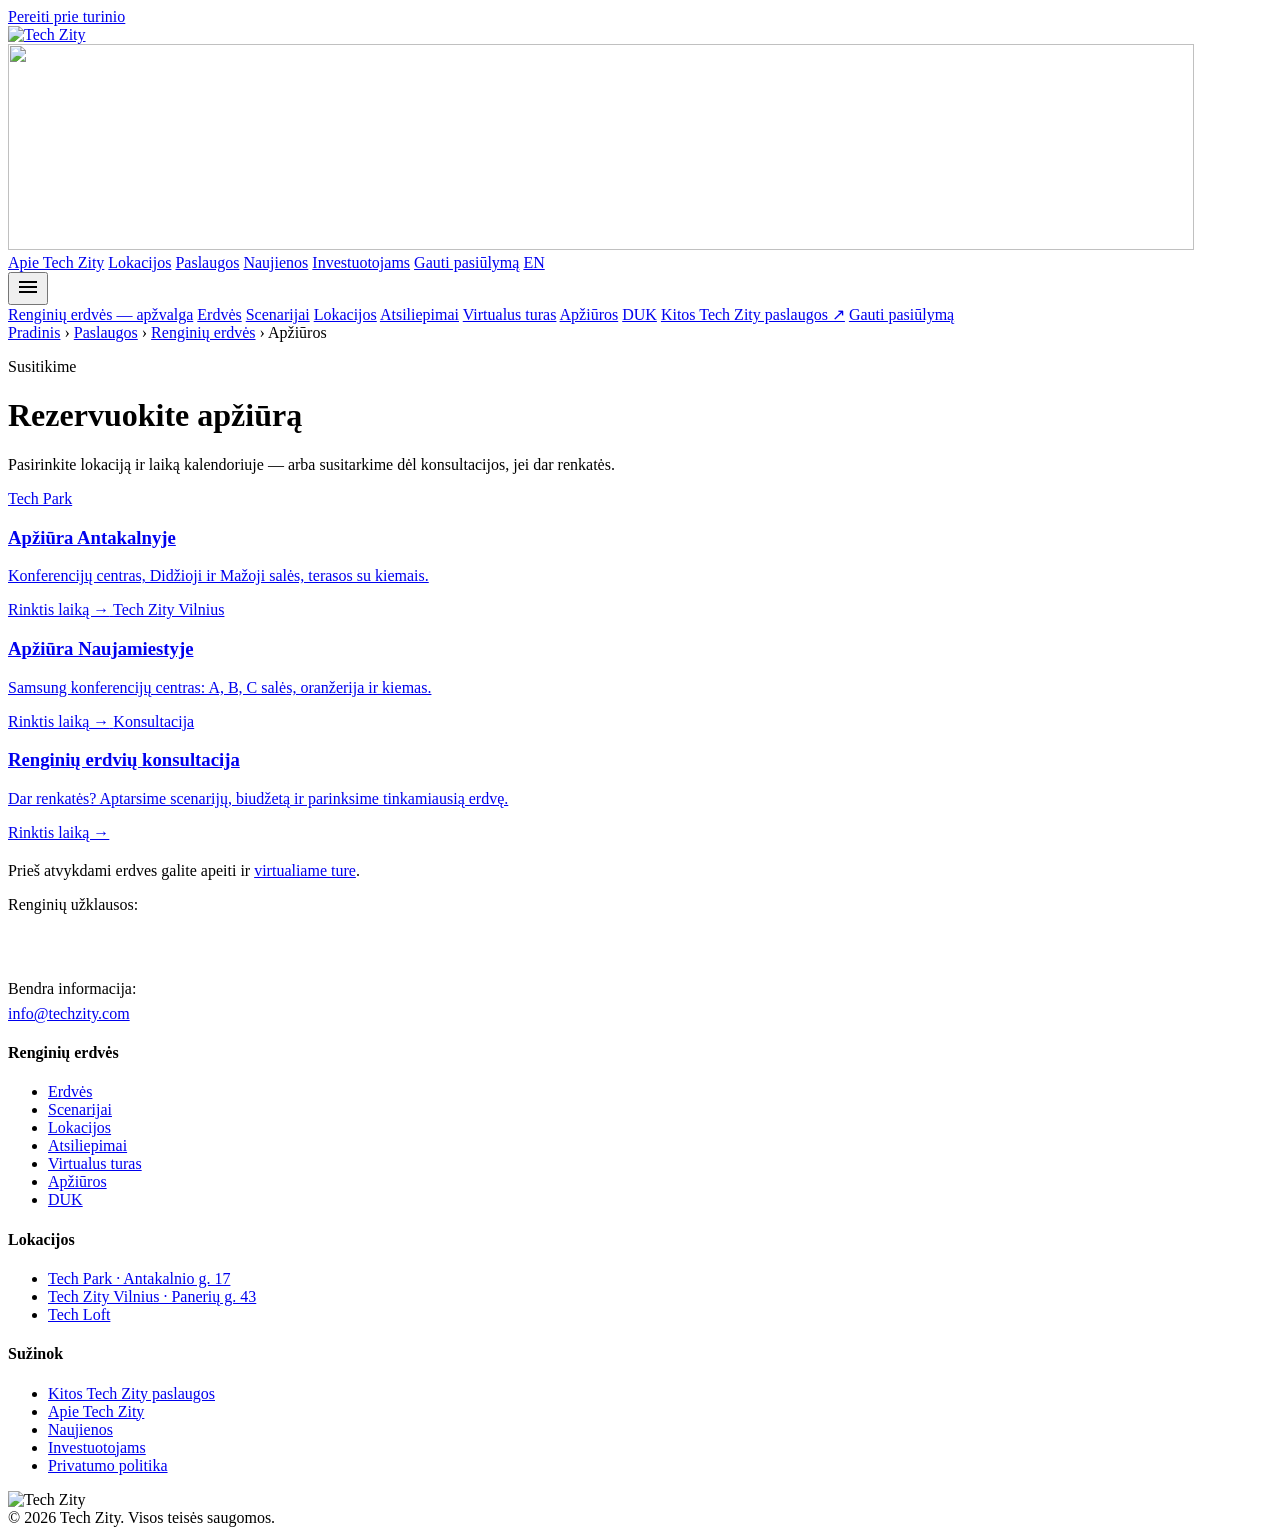
==== commit 47201885: "Privatumo politika – bendra WP techzity.com/privacy-policy/ (sava ištrinta, seni adresai 301); poraš" ====
--- a/apziura.html
+++ b/apziura.html
@@ -136,13 +136,13 @@
           <li><a href="https://techzity.com/apie-tech-zity/">Apie Tech Zity</a></li>
           <li><a href="https://techzity.com/category/naujienos/">Naujienos</a></li>
           <li><a href="https://techzity.com/tzv-investuotojams/">Investuotojams</a></li>
-          <li><a href="privatumo-politika/">Privatumo politika</a></li>
+          <li><a href="https://techzity.com/privacy-policy/">Privatumo politika</a></li>
         </ul>
       </div>
     </div>
     <img class="foot-logo" src="assets/brand/techzity-white.svg" alt="Tech Zity" width="1186" height="206">
     <div class="copy">
-      <span>© 2026 TechZity Events, UAB · Antakalnio g. 17, Vilnius · įm. k. 304066506</span>
+      <span>© 2026 Tech Zity. Visos teisės saugomos.</span>
     </div>
   </div>
 </footer>
